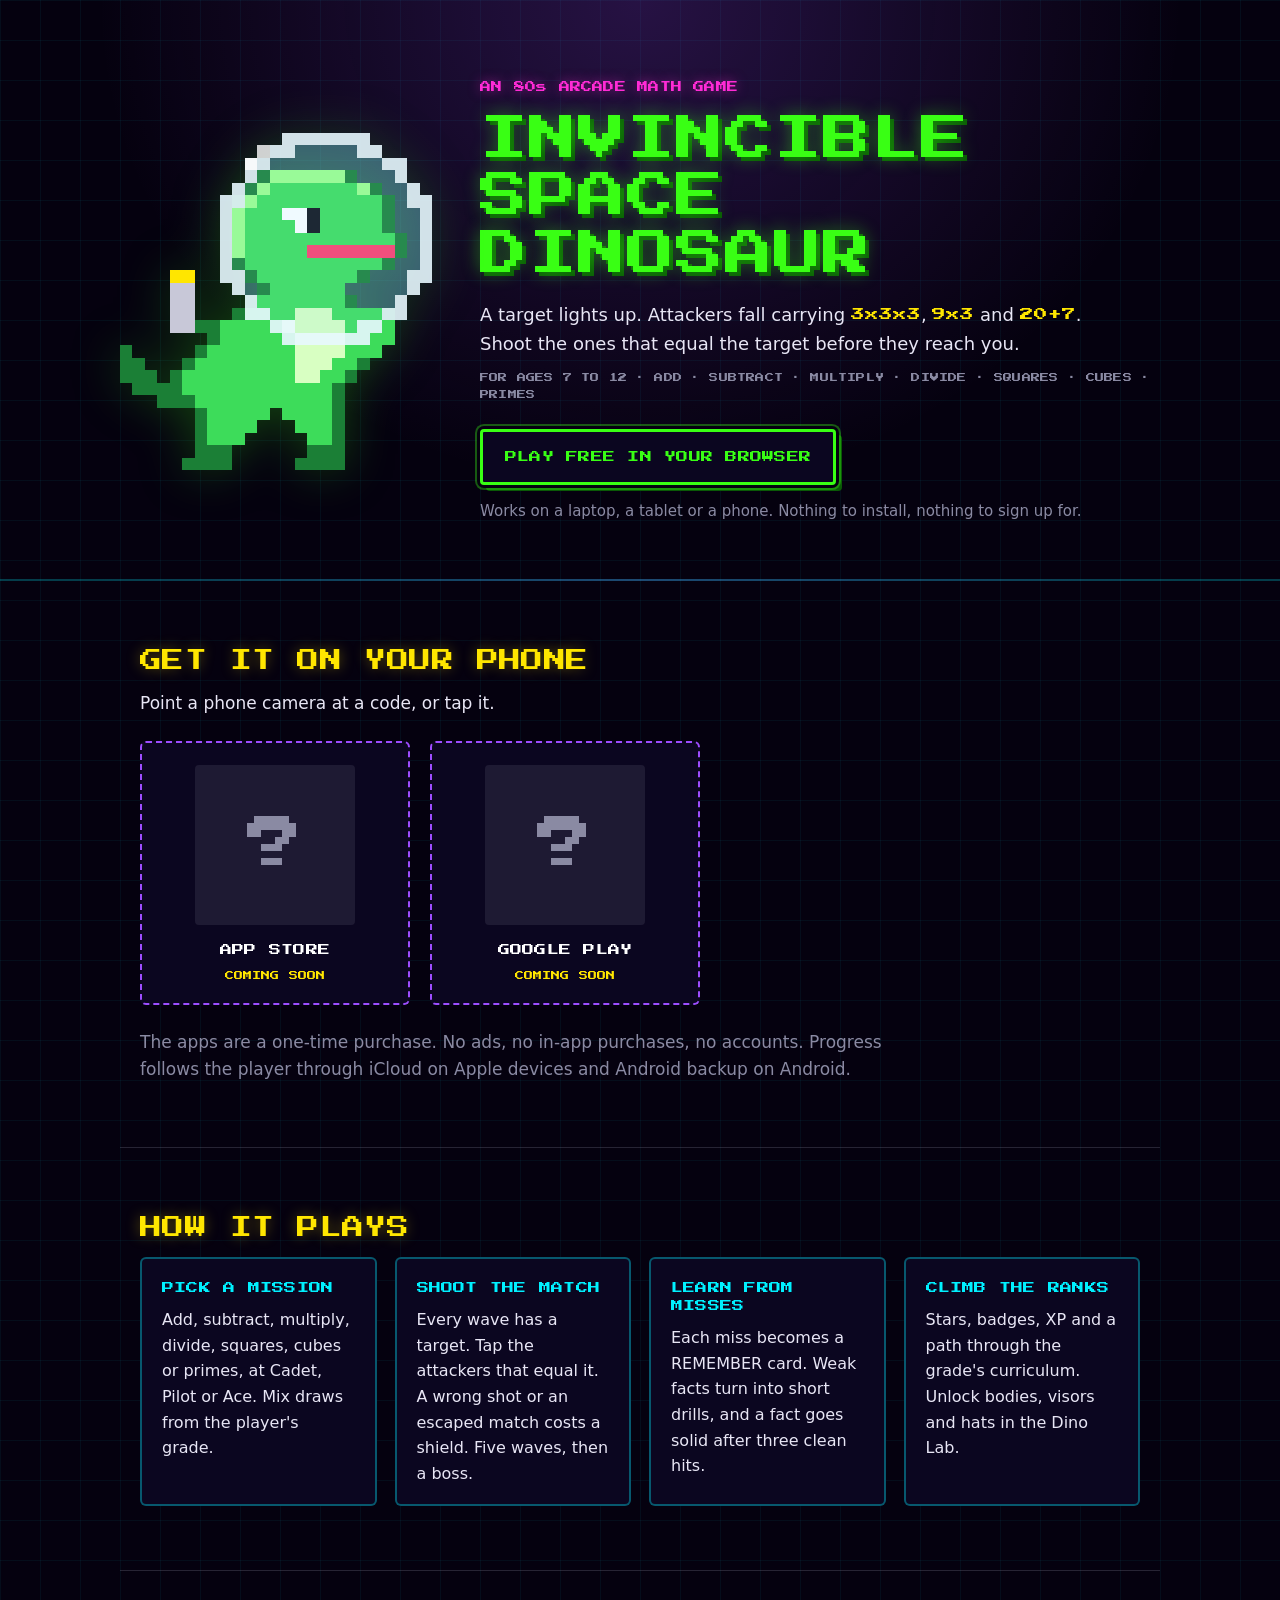
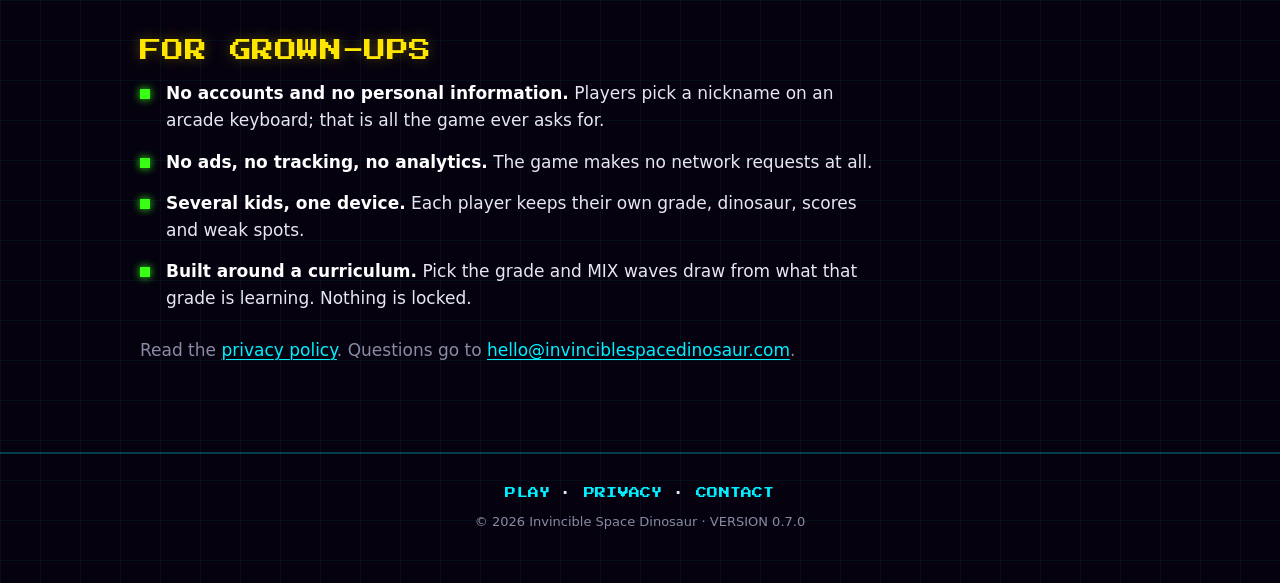
==== index.html @ f8080ab1 "Publish 7861053: first manual publish of the site (later ones come from the Website workflow)" ====
<!doctype html>
<html lang="en">
  <head>
    <meta charset="UTF-8" />
    <meta name="viewport" content="width=device-width, initial-scale=1.0" />
    <meta name="theme-color" content="#05010f" />
    <title>Invincible Space Dinosaur</title>
    <meta
      name="description"
      content="An 80s arcade math game for kids 7 to 12. Shoot the attackers that equal the target. Play free in the browser, or get it for iPhone, iPad and Android."
    />
    <link rel="canonical" href="https://invinciblespacedinosaur.com/" />
    <link rel="icon" type="image/png" href="/favicon.png" />
    <link rel="apple-touch-icon" href="/assets/icon-512.png" />
    <meta property="og:type" content="website" />
    <meta property="og:title" content="Invincible Space Dinosaur" />
    <meta property="og:description" content="An 80s arcade math game for kids 7 to 12. Shoot the attackers that equal the target." />
    <meta property="og:url" content="https://invinciblespacedinosaur.com/" />
    <meta property="og:image" content="https://invinciblespacedinosaur.com/assets/icon-512.png" />
    <link rel="preload" href="/assets/press-start-2p.woff2" as="font" type="font/woff2" crossorigin />
    <link rel="stylesheet" href="/assets/site.css" />
  </head>
  <body>
    <a class="skip" href="#main">Skip to content</a>
    <header class="hero">
      <div class="hero-inner">
        <img class="dino" src="/assets/dino.png" width="300" height="324" alt="The Invincible Space Dinosaur, a green pixel-art dinosaur with a sky-blue visor" />
        <div class="hero-text">
          <p class="kicker">AN 80s ARCADE MATH GAME</p>
          <h1>INVINCIBLE<br />SPACE<br />DINOSAUR</h1>
          <p class="tagline">
            A target lights up. Attackers fall carrying <span class="mono">3x3x3</span>, <span class="mono">9x3</span> and
            <span class="mono">20+7</span>. Shoot the ones that equal the target before they reach you.
          </p>
          <p class="age">FOR AGES 7 TO 12 · ADD · SUBTRACT · MULTIPLY · DIVIDE · SQUARES · CUBES · PRIMES</p>
          <a class="button play" href="/play/">PLAY FREE IN YOUR BROWSER</a>
          <p class="hint">Works on a laptop, a tablet or a phone. Nothing to install, nothing to sign up for.</p>
        </div>
      </div>
    </header>

    <main id="main">
      <section class="stores" aria-labelledby="stores-title">
        <h2 id="stores-title">GET IT ON YOUR PHONE</h2>
        <p class="lead">Point a phone camera at a code, or tap it.</p>
        <div class="store-grid">
          <div class="store soon" aria-label="APP STORE: coming soon">
  <span class="qr qr-soon" aria-hidden="true">?</span>
  <span class="store-name">APP STORE</span>
  <span class="store-sub">COMING SOON</span>
</div>
          <div class="store soon" aria-label="GOOGLE PLAY: coming soon">
  <span class="qr qr-soon" aria-hidden="true">?</span>
  <span class="store-name">GOOGLE PLAY</span>
  <span class="store-sub">COMING SOON</span>
</div>
        </div>
        <p class="note">
          The apps are a one-time purchase. No ads, no in-app purchases, no accounts. Progress follows the player through
          iCloud on Apple devices and Android backup on Android.
        </p>
      </section>

      <section class="how" aria-labelledby="how-title">
        <h2 id="how-title">HOW IT PLAYS</h2>
        <div class="cards">
          <article class="card">
            <h3>PICK A MISSION</h3>
            <p>Add, subtract, multiply, divide, squares, cubes or primes, at Cadet, Pilot or Ace. Mix draws from the player's grade.</p>
          </article>
          <article class="card">
            <h3>SHOOT THE MATCH</h3>
            <p>Every wave has a target. Tap the attackers that equal it. A wrong shot or an escaped match costs a shield. Five waves, then a boss.</p>
          </article>
          <article class="card">
            <h3>LEARN FROM MISSES</h3>
            <p>Each miss becomes a REMEMBER card. Weak facts turn into short drills, and a fact goes solid after three clean hits.</p>
          </article>
          <article class="card">
            <h3>CLIMB THE RANKS</h3>
            <p>Stars, badges, XP and a path through the grade's curriculum. Unlock bodies, visors and hats in the Dino Lab.</p>
          </article>
        </div>
      </section>

      <section class="parents" aria-labelledby="parents-title">
        <h2 id="parents-title">FOR GROWN-UPS</h2>
        <ul class="facts">
          <li><strong>No accounts and no personal information.</strong> Players pick a nickname on an arcade keyboard; that is all the game ever asks for.</li>
          <li><strong>No ads, no tracking, no analytics.</strong> The game makes no network requests at all.</li>
          <li><strong>Several kids, one device.</strong> Each player keeps their own grade, dinosaur, scores and weak spots.</li>
          <li><strong>Built around a curriculum.</strong> Pick the grade and MIX waves draw from what that grade is learning. Nothing is locked.</li>
        </ul>
        <p class="note">Read the <a href="/privacy/">privacy policy</a>. Questions go to <a href="mailto:hello@invinciblespacedinosaur.com">hello@invinciblespacedinosaur.com</a>.</p>
      </section>
    </main>

    <footer>
      <p>
        <a href="/play/">PLAY</a> · <a href="/privacy/">PRIVACY</a> · <a href="mailto:hello@invinciblespacedinosaur.com">CONTACT</a>
      </p>
      <p class="fine">© 2026 Invincible Space Dinosaur · VERSION 0.7.0</p>
    </footer>
  </body>
</html>
---- assets/site.css ----
/* invinciblespacedinosaur.com: the game's palette (src/game/config.ts) and its pixel font for
   headings, a readable system sans for body copy. The game itself is served under /play. */

@font-face {
  font-family: 'Press Start 2P';
  font-style: normal;
  font-weight: 400;
  font-display: swap;
  src: url('/assets/press-start-2p.woff2') format('woff2');
}

:root {
  --bg: #05010f;
  --panel: #0b0620;
  --green: #39ff14;
  --cyan: #00f0ff;
  --magenta: #ff2bd6;
  --yellow: #ffe600;
  --purple: #9d4dff;
  --white: #ffffff;
  --dim: #8a8aa3;
  --text: #e8e6f5;
  --pixel: 'Press Start 2P', 'Courier New', monospace;
  --sans: system-ui, -apple-system, 'Segoe UI', Roboto, Helvetica, Arial, sans-serif;
  --gutter: 20px;
  --max: 1040px;
}

* {
  box-sizing: border-box;
}

html {
  -webkit-text-size-adjust: 100%;
}

body {
  margin: 0;
  min-height: 100vh;
  color: var(--text);
  background-color: var(--bg);
  background-image:
    linear-gradient(rgba(0, 240, 255, 0.05) 1px, transparent 1px),
    linear-gradient(90deg, rgba(0, 240, 255, 0.05) 1px, transparent 1px);
  background-size: 40px 40px;
  font-family: var(--sans);
  font-size: 17px;
  line-height: 1.6;
}

img {
  display: block;
  max-width: 100%;
  height: auto;
}

.dino,
.qr {
  image-rendering: pixelated;
  image-rendering: crisp-edges;
}

a {
  color: var(--cyan);
  text-decoration-thickness: 1px;
  text-underline-offset: 3px;
}

a:hover,
a:focus-visible {
  color: var(--white);
}

:focus-visible {
  outline: 3px solid var(--yellow);
  outline-offset: 3px;
}

.skip {
  position: absolute;
  left: var(--gutter);
  top: -100px;
  padding: 8px 12px;
  background: var(--yellow);
  color: var(--bg);
  font-family: var(--pixel);
  font-size: 11px;
  z-index: 10;
}

.skip:focus {
  top: var(--gutter);
}

h1,
h2,
h3,
.kicker,
.button,
.store-name,
.store-sub,
.age,
footer p:first-child,
.home {
  font-family: var(--pixel);
  font-weight: 400;
  letter-spacing: 0.02em;
  line-height: 1.5;
}

h1 {
  margin: 0;
  color: var(--green);
  font-size: clamp(26px, 5.4vw, 48px);
  line-height: 1.2;
  text-shadow: 0 0 18px rgba(57, 255, 20, 0.45), 4px 4px 0 #0a5a06;
}

h2 {
  margin: 0 0 12px;
  color: var(--yellow);
  font-size: clamp(16px, 3vw, 22px);
  text-shadow: 0 0 14px rgba(255, 230, 0, 0.35);
}

h3 {
  margin: 0 0 10px;
  color: var(--cyan);
  font-size: 12px;
}

.kicker {
  margin: 0 0 14px;
  color: var(--magenta);
  font-size: 11px;
  text-shadow: 0 0 12px rgba(255, 43, 214, 0.5);
}

.mono {
  font-family: var(--pixel);
  font-size: 0.75em;
  color: var(--yellow);
  white-space: nowrap;
}

/* ---- Hero ---------------------------------------------------------------------------- */

.hero {
  padding: clamp(32px, 7vw, 80px) var(--gutter) clamp(28px, 5vw, 56px);
  border-bottom: 2px solid rgba(0, 240, 255, 0.25);
  background: radial-gradient(ellipse at 50% 0%, rgba(157, 77, 255, 0.22), transparent 60%);
}

.hero-inner {
  max-width: var(--max);
  margin: 0 auto;
  display: grid;
  grid-template-columns: minmax(0, 1fr);
  gap: 28px;
  align-items: center;
  justify-items: center;
  text-align: center;
}

.dino {
  width: clamp(156px, 34vw, 312px);
  filter: drop-shadow(0 0 24px rgba(57, 255, 20, 0.25));
}

.dino.small {
  width: 156px;
  margin: 0 auto 20px;
}

@media (prefers-reduced-motion: no-preference) {
  .hero .dino {
    animation: hover 3.2s ease-in-out infinite;
  }
  @keyframes hover {
    0%,
    100% {
      transform: translateY(0);
    }
    50% {
      transform: translateY(-10px);
    }
  }
}

.tagline {
  max-width: 34em;
  margin: 18px auto 10px;
  font-size: 18px;
}

.age {
  margin: 0 0 26px;
  color: var(--dim);
  font-size: 9px;
  line-height: 1.9;
}

.hint {
  margin: 14px 0 0;
  color: var(--dim);
  font-size: 15px;
}

@media (min-width: 760px) {
  .hero-inner {
    grid-template-columns: auto minmax(0, 1fr);
    gap: 48px;
    justify-items: start;
    text-align: left;
  }
  .tagline {
    margin-left: 0;
  }
}

/* ---- Buttons --------------------------------------------------------------------------- */

.button {
  display: inline-block;
  padding: 16px 22px;
  border: 3px solid var(--green);
  border-radius: 4px;
  background: var(--panel);
  color: var(--green);
  font-size: 12px;
  text-decoration: none;
  box-shadow: 0 0 0 3px var(--bg), 0 0 0 5px rgba(57, 255, 20, 0.35), 6px 6px 0 #0a5a06;
  transition: transform 0.08s ease, box-shadow 0.08s ease;
}

.button:hover,
.button:focus-visible {
  color: var(--bg);
  background: var(--green);
}

.button:active {
  transform: translate(3px, 3px);
  box-shadow: 0 0 0 3px var(--bg), 0 0 0 5px rgba(57, 255, 20, 0.35), 3px 3px 0 #0a5a06;
}

/* ---- Sections -------------------------------------------------------------------------- */

main > section {
  max-width: var(--max);
  margin: 0 auto;
  padding: clamp(36px, 6vw, 64px) var(--gutter);
}

main > section + section {
  border-top: 1px solid rgba(138, 138, 163, 0.25);
}

.lead {
  margin: 0 0 24px;
}

.note {
  max-width: 44em;
  margin: 24px 0 0;
  color: var(--dim);
}

/* Store tiles */

.store-grid {
  display: grid;
  grid-template-columns: repeat(auto-fit, minmax(220px, 1fr));
  gap: 20px;
  max-width: 560px;
}

.store {
  display: flex;
  flex-direction: column;
  align-items: center;
  gap: 10px;
  padding: 22px 18px 20px;
  border: 2px solid var(--purple);
  border-radius: 6px;
  background: var(--panel);
  color: var(--white);
  text-decoration: none;
  box-shadow: 0 0 22px rgba(157, 77, 255, 0.2);
}

a.store:hover,
a.store:focus-visible {
  border-color: var(--cyan);
  box-shadow: 0 0 26px rgba(0, 240, 255, 0.3);
}

.qr {
  width: 160px;
  height: 160px;
  padding: 6px;
  border-radius: 4px;
  background: var(--white);
}

.qr-soon {
  display: grid;
  place-items: center;
  background: rgba(138, 138, 163, 0.15);
  color: var(--dim);
  font-family: var(--pixel);
  font-size: 56px;
}

.store-name {
  margin-top: 6px;
  font-size: 12px;
}

.store-sub {
  color: var(--dim);
  font-size: 9px;
}

.store.soon {
  border-style: dashed;
  box-shadow: none;
}

.store.soon .store-sub {
  color: var(--yellow);
}

/* Cards */

.cards {
  display: grid;
  grid-template-columns: repeat(auto-fit, minmax(220px, 1fr));
  gap: 18px;
}

.card {
  padding: 20px 20px 18px;
  border: 2px solid rgba(0, 240, 255, 0.35);
  border-radius: 6px;
  background: var(--panel);
}

.card p {
  margin: 0;
  font-size: 16px;
}

/* Facts for grown-ups */

.facts {
  max-width: 44em;
  margin: 0;
  padding: 0;
  list-style: none;
}

.facts li {
  position: relative;
  margin: 0 0 14px;
  padding-left: 26px;
}

.facts li::before {
  content: '';
  position: absolute;
  left: 0;
  top: 9px;
  width: 10px;
  height: 10px;
  background: var(--green);
  box-shadow: 0 0 8px var(--green);
}

.facts strong {
  color: var(--white);
}

/* ---- Footer ---------------------------------------------------------------------------- */

footer {
  margin-top: 24px;
  padding: 32px var(--gutter) 40px;
  border-top: 2px solid rgba(0, 240, 255, 0.25);
  text-align: center;
}

footer p {
  margin: 0 0 10px;
}

footer p:first-child {
  font-size: 11px;
}

footer p:first-child a {
  text-decoration: none;
}

.fine {
  color: var(--dim);
  font-size: 13px;
}

/* ---- Document pages (privacy, 404) ----------------------------------------------------- */

.doc-header {
  padding: 18px var(--gutter);
  border-bottom: 2px solid rgba(0, 240, 255, 0.25);
}

.home {
  display: inline-flex;
  align-items: center;
  gap: 12px;
  color: var(--green);
  font-size: 11px;
  text-decoration: none;
}

.home img {
  border-radius: 4px;
}

.prose {
  max-width: 44em;
  margin: 0 auto;
  padding: clamp(32px, 6vw, 56px) var(--gutter) 24px;
}

.prose h1 {
  font-family: var(--sans);
  font-weight: 700;
  font-size: clamp(26px, 4.5vw, 36px);
  color: var(--white);
  text-shadow: none;
}

.prose h2 {
  margin: 36px 0 12px;
  font-size: 13px;
}

.prose p,
.prose li,
.prose dd {
  font-size: 17px;
}

.prose ul {
  padding-left: 22px;
}

.prose li {
  margin-bottom: 8px;
}

.prose dt {
  margin-top: 14px;
  color: var(--white);
  font-weight: 700;
}

.prose dd {
  margin: 4px 0 0;
}

.effective {
  color: var(--dim);
  font-size: 15px;
}

.center {
  text-align: center;
}
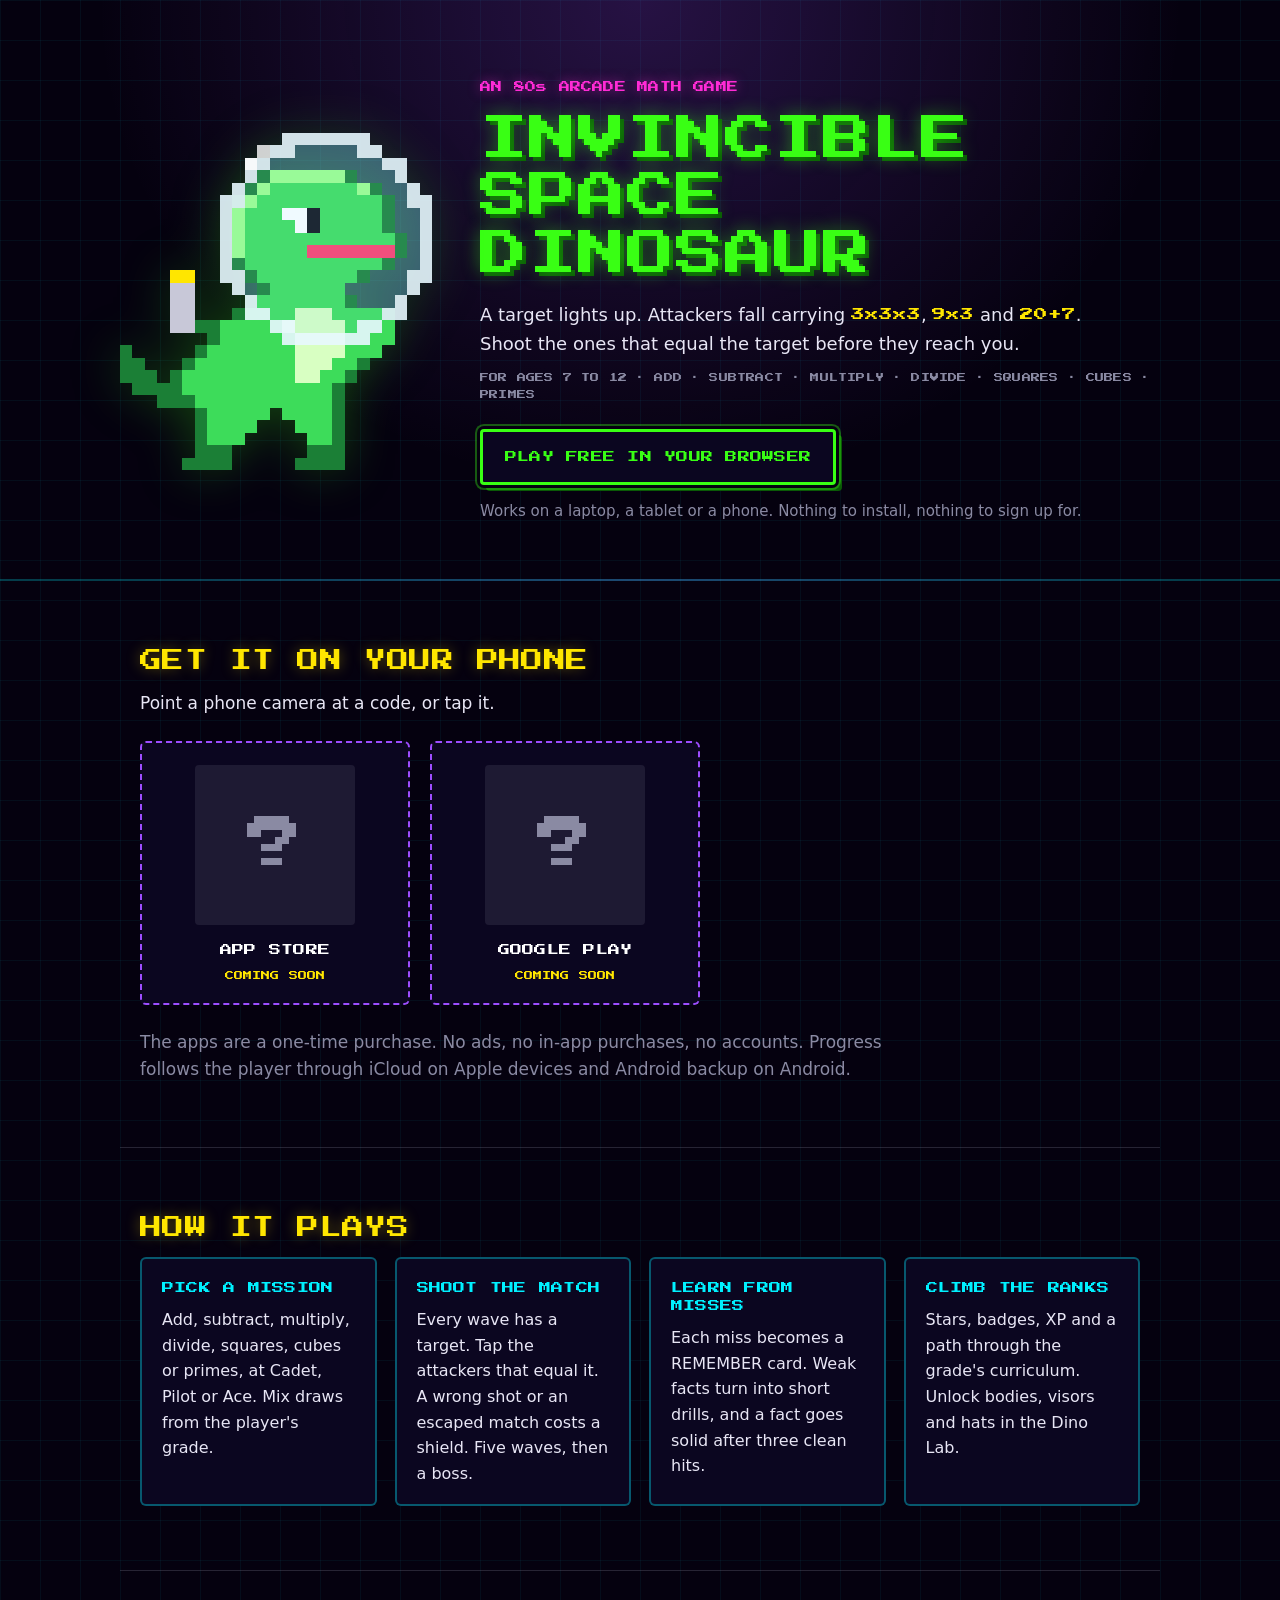
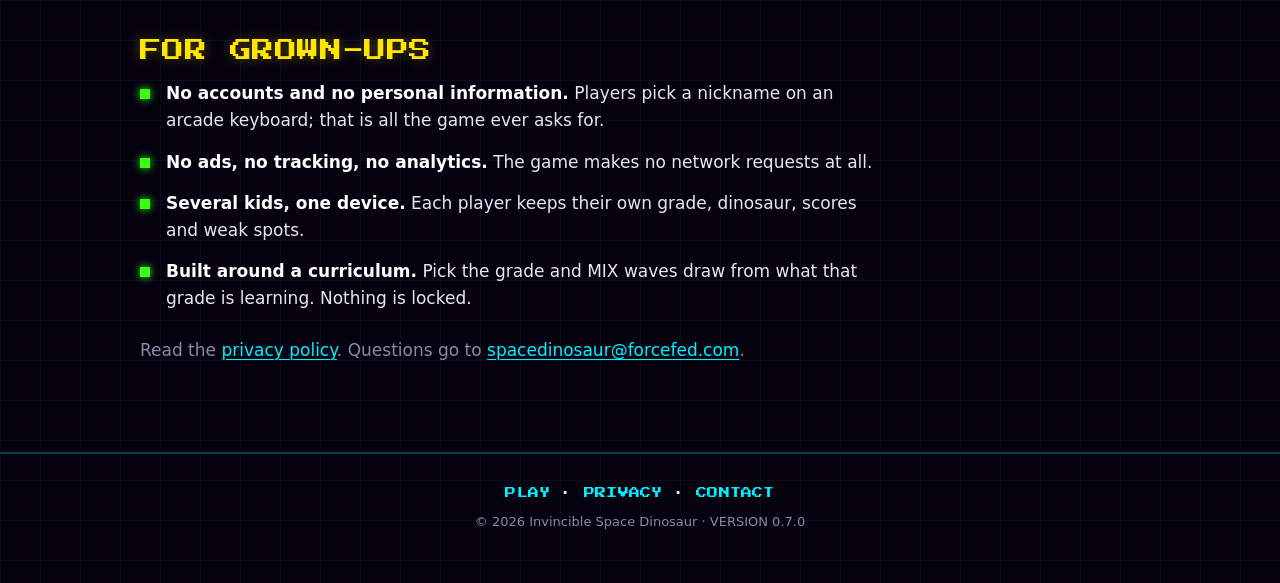
==== commit 13d72263: "Publish 1bea47e: contact address spacedinosaur@forcefed.com" ====
--- a/index.html
+++ b/index.html
@@ -91,13 +91,13 @@
           <li><strong>Several kids, one device.</strong> Each player keeps their own grade, dinosaur, scores and weak spots.</li>
           <li><strong>Built around a curriculum.</strong> Pick the grade and MIX waves draw from what that grade is learning. Nothing is locked.</li>
         </ul>
-        <p class="note">Read the <a href="/privacy/">privacy policy</a>. Questions go to <a href="mailto:hello@invinciblespacedinosaur.com">hello@invinciblespacedinosaur.com</a>.</p>
+        <p class="note">Read the <a href="/privacy/">privacy policy</a>. Questions go to <a href="mailto:spacedinosaur@forcefed.com">spacedinosaur@forcefed.com</a>.</p>
       </section>
     </main>
 
     <footer>
       <p>
-        <a href="/play/">PLAY</a> · <a href="/privacy/">PRIVACY</a> · <a href="mailto:hello@invinciblespacedinosaur.com">CONTACT</a>
+        <a href="/play/">PLAY</a> · <a href="/privacy/">PRIVACY</a> · <a href="mailto:spacedinosaur@forcefed.com">CONTACT</a>
       </p>
       <p class="fine">© 2026 Invincible Space Dinosaur · VERSION 0.7.0</p>
     </footer>
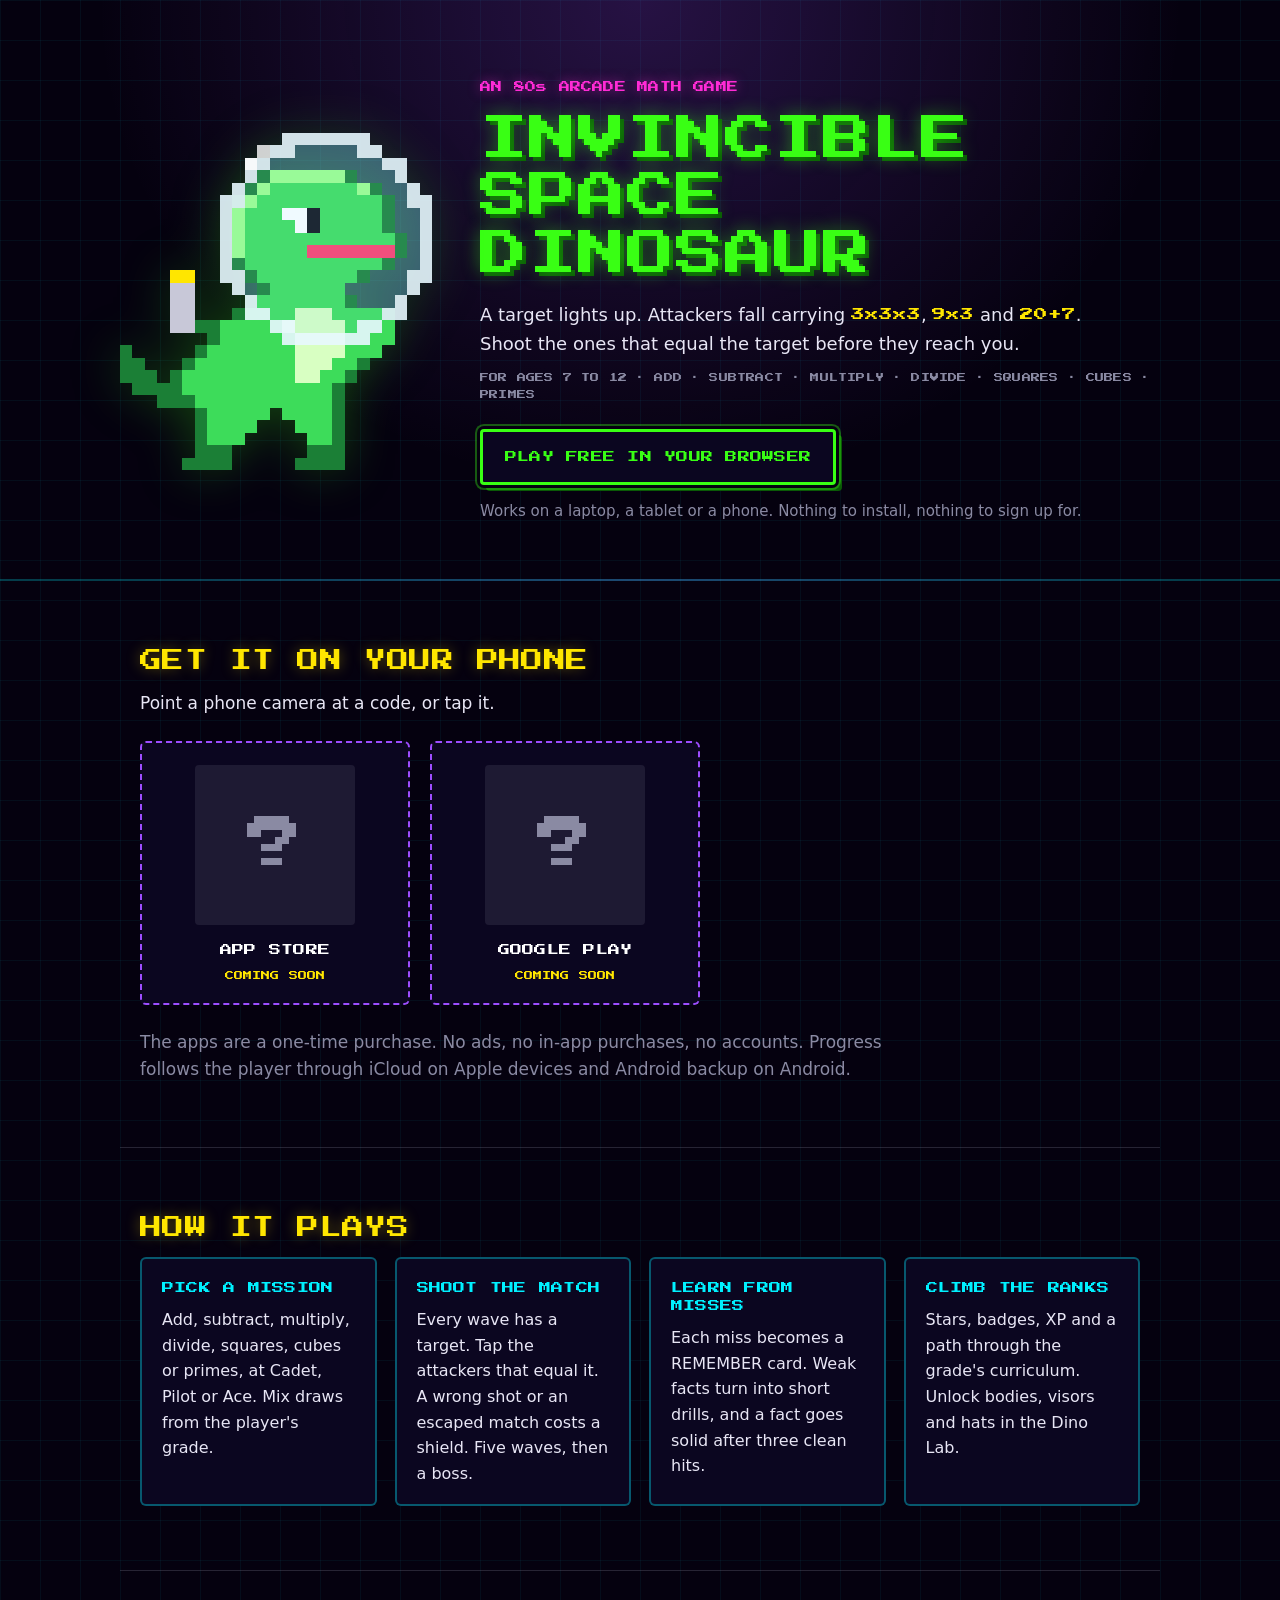
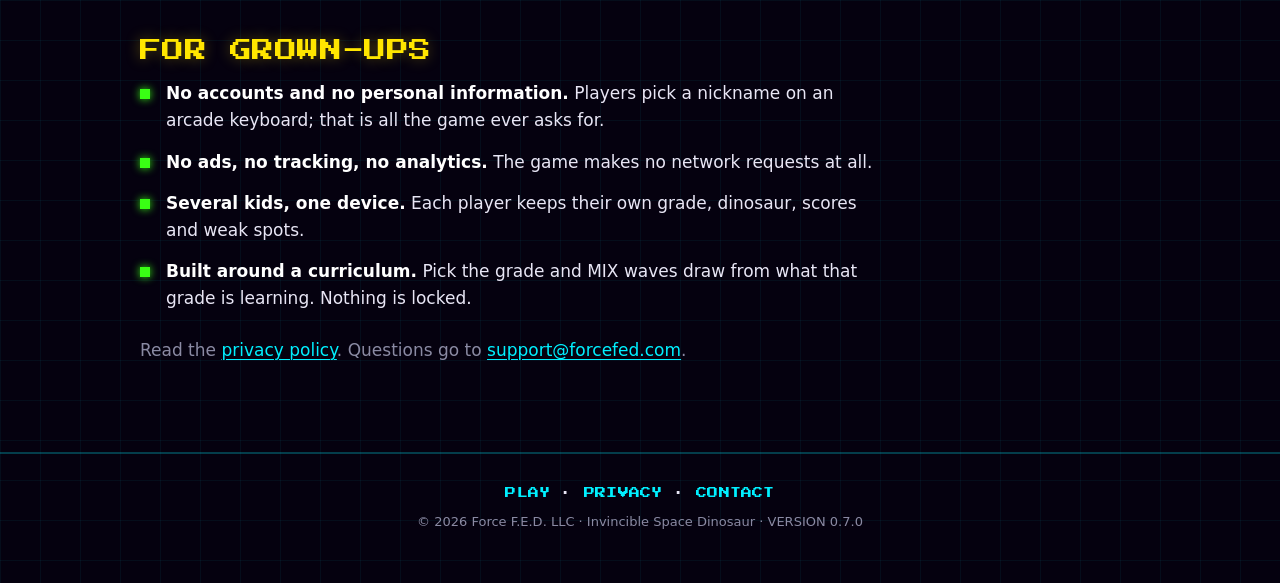
==== commit 0f64e4f9: "Publish d1a97d3: Force F.E.D. LLC named in the policy, contact support@forcefed.com" ====
--- a/index.html
+++ b/index.html
@@ -91,15 +91,15 @@
           <li><strong>Several kids, one device.</strong> Each player keeps their own grade, dinosaur, scores and weak spots.</li>
           <li><strong>Built around a curriculum.</strong> Pick the grade and MIX waves draw from what that grade is learning. Nothing is locked.</li>
         </ul>
-        <p class="note">Read the <a href="/privacy/">privacy policy</a>. Questions go to <a href="mailto:spacedinosaur@forcefed.com">spacedinosaur@forcefed.com</a>.</p>
+        <p class="note">Read the <a href="/privacy/">privacy policy</a>. Questions go to <a href="mailto:support@forcefed.com">support@forcefed.com</a>.</p>
       </section>
     </main>
 
     <footer>
       <p>
-        <a href="/play/">PLAY</a> · <a href="/privacy/">PRIVACY</a> · <a href="mailto:spacedinosaur@forcefed.com">CONTACT</a>
+        <a href="/play/">PLAY</a> · <a href="/privacy/">PRIVACY</a> · <a href="mailto:support@forcefed.com">CONTACT</a>
       </p>
-      <p class="fine">© 2026 Invincible Space Dinosaur · VERSION 0.7.0</p>
+      <p class="fine">© 2026 Force F.E.D. LLC · Invincible Space Dinosaur · VERSION 0.7.0</p>
     </footer>
   </body>
 </html>
